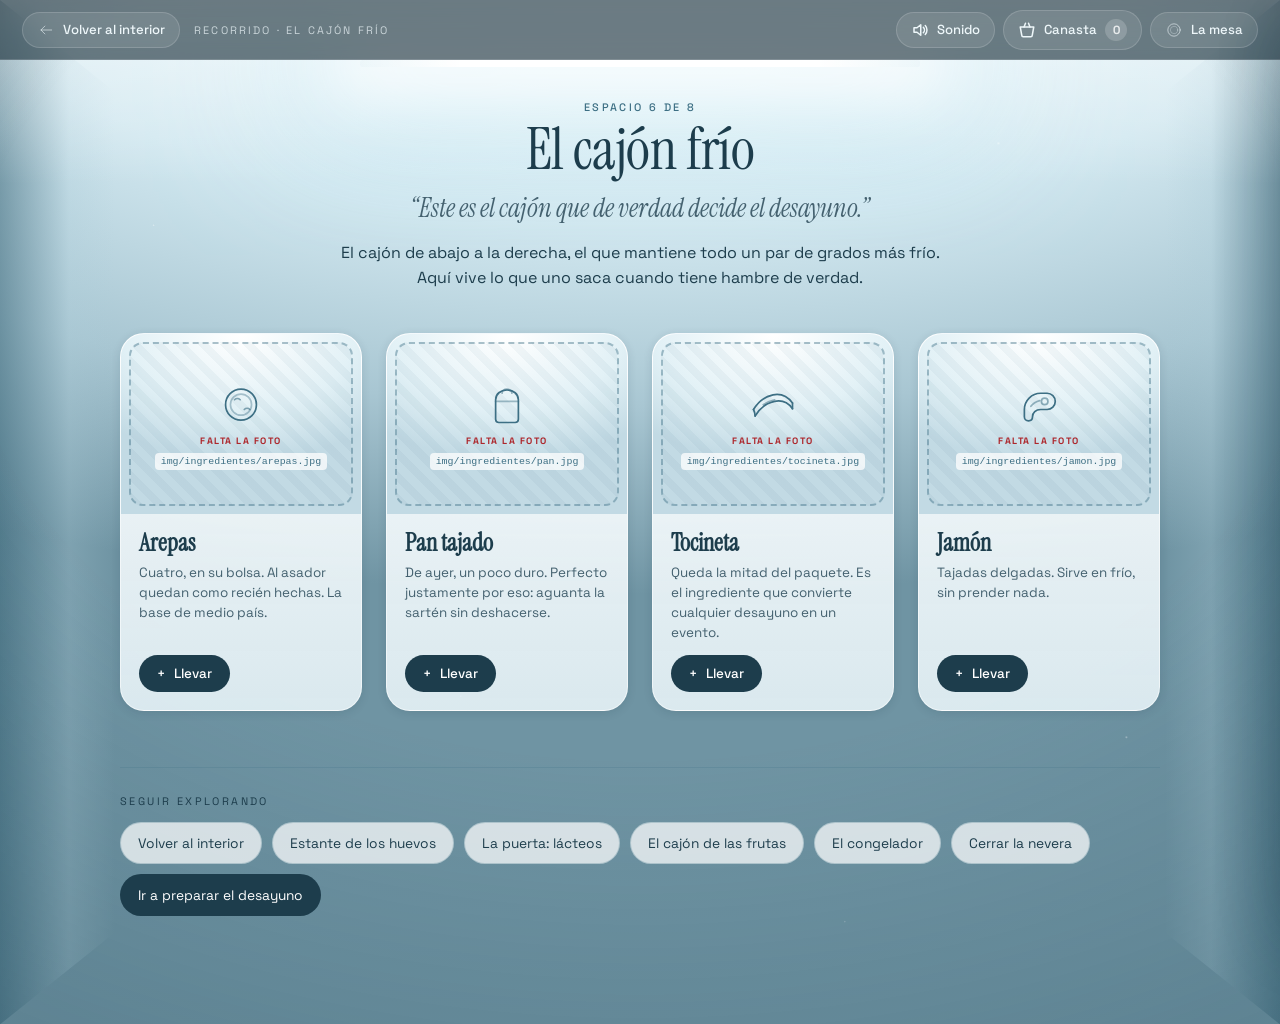
==== espacios/cajon.html @ da14d946 "index css y todo" ====
<!DOCTYPE html>
<html lang="es">
<head>
<meta charset="UTF-8">
<meta name="viewport" content="width=device-width, initial-scale=1">
<title>El cajón frío — ¿Qué hay en la nevera?</title>
<meta name="description" content="Espacio 6: el cajón frío de abajo, con la carne fría, las arepas y el pan.">
<meta name="theme-color" content="#ad262b">
<link rel="preconnect" href="https://fonts.googleapis.com">
<link rel="preconnect" href="https://fonts.gstatic.com" crossorigin>
<link href="https://fonts.googleapis.com/css2?family=Instrument+Serif:ital@0;1&family=Space+Grotesk:wght@400;500;700&display=swap" rel="stylesheet">
<link rel="stylesheet" href="../css/style.css">
<link rel="icon" href="data:image/svg+xml,<svg xmlns='http://www.w3.org/2000/svg' viewBox='0 0 64 64'><rect x='18' y='4' width='28' height='56' rx='5' fill='%23b3b8be'/><rect x='18' y='26' width='28' height='2' fill='%23474c53'/><rect x='24' y='12' width='3' height='9' rx='1.5' fill='%23474c53'/><rect x='24' y='34' width='3' height='11' rx='1.5' fill='%23474c53'/></svg>">
</head>

<body data-espacio="cajon">

<div class="velo" aria-hidden="true"></div>
<a class="saltar-al-contenido" href="#contenido">Saltar al contenido</a>

<!-- =====================================================================
     ESPACIO 6 — EL CAJÓN FRÍO
     ===================================================================== -->
<main class="escena" id="contenido">

  <span class="escena__luz" aria-hidden="true"></span>
  <span class="escena__pared escena__pared--izq" aria-hidden="true"></span>
  <span class="escena__pared escena__pared--der" aria-hidden="true"></span>
  <span class="escena__escarcha" aria-hidden="true"></span>

  <header class="encabezado">
    <p class="etiqueta aparece">Espacio 6 de 8</p>
    <h1 class="titulo titulo--l encabezado__titulo aparece" data-retraso="1">El cajón frío</h1>
    <p class="pensamiento aparece" data-retraso="2">“Este es el cajón que de verdad decide el desayuno.”</p>
    <p class="texto aparece" data-retraso="2" style="margin-top:14px;color:var(--frio-60)">El cajón de abajo a la derecha, el que mantiene todo un par de grados más frío. Aquí vive lo que uno saca cuando tiene hambre de verdad.</p>
  </header>

  <noscript>
    <p class="aviso-sin-js">
      Tienes JavaScript desactivado: puedes leer y recorrer todos los espacios,
      pero no se podrán guardar los ingredientes en la canasta.
    </p>
  </noscript>

  <section class="rejilla aparece" data-retraso="3" aria-label="Ingredientes de este espacio">

        <article class="tarjeta" data-ingrediente="arepas" data-tomado="no">
          <div class="tarjeta__medio">
            <img class="tarjeta__foto"
                 src="../img/ingredientes/arepas.jpg"
                 data-icono="arepas"
                 alt="Arepas"
                 loading="lazy" width="400" height="300">
          </div>
          <div class="tarjeta__cuerpo">
            <h3 class="tarjeta__nombre">Arepas</h3>
            <p class="tarjeta__dato">Cuatro, en su bolsa. Al asador quedan como recién hechas. La base de medio país.</p>
            <button class="tarjeta__tomar" type="button" aria-pressed="false">
              <span class="mas">+</span><span class="texto-tomar">Llevar</span>
            </button>
          </div>
        </article>

        <article class="tarjeta" data-ingrediente="pan" data-tomado="no">
          <div class="tarjeta__medio">
            <img class="tarjeta__foto"
                 src="../img/ingredientes/pan.jpg"
                 data-icono="pan"
                 alt="Pan tajado"
                 loading="lazy" width="400" height="300">
          </div>
          <div class="tarjeta__cuerpo">
            <h3 class="tarjeta__nombre">Pan tajado</h3>
            <p class="tarjeta__dato">De ayer, un poco duro. Perfecto justamente por eso: aguanta la sartén sin deshacerse.</p>
            <button class="tarjeta__tomar" type="button" aria-pressed="false">
              <span class="mas">+</span><span class="texto-tomar">Llevar</span>
            </button>
          </div>
        </article>

        <article class="tarjeta" data-ingrediente="tocineta" data-tomado="no">
          <div class="tarjeta__medio">
            <img class="tarjeta__foto"
                 src="../img/ingredientes/tocineta.jpg"
                 data-icono="tocineta"
                 alt="Tocineta"
                 loading="lazy" width="400" height="300">
          </div>
          <div class="tarjeta__cuerpo">
            <h3 class="tarjeta__nombre">Tocineta</h3>
            <p class="tarjeta__dato">Queda la mitad del paquete. Es el ingrediente que convierte cualquier desayuno en un evento.</p>
            <button class="tarjeta__tomar" type="button" aria-pressed="false">
              <span class="mas">+</span><span class="texto-tomar">Llevar</span>
            </button>
          </div>
        </article>

        <article class="tarjeta" data-ingrediente="jamon" data-tomado="no">
          <div class="tarjeta__medio">
            <img class="tarjeta__foto"
                 src="../img/ingredientes/jamon.jpg"
                 data-icono="jamon"
                 alt="Jamón"
                 loading="lazy" width="400" height="300">
          </div>
          <div class="tarjeta__cuerpo">
            <h3 class="tarjeta__nombre">Jamón</h3>
            <p class="tarjeta__dato">Tajadas delgadas. Sirve en frío, sin prender nada.</p>
            <button class="tarjeta__tomar" type="button" aria-pressed="false">
              <span class="mas">+</span><span class="texto-tomar">Llevar</span>
            </button>
          </div>
        </article>

  </section>

  <nav class="caminos aparece" data-retraso="4" aria-label="Caminos desde este espacio">
    <p class="caminos__titulo">Seguir explorando</p>
    <ul class="caminos__lista">
      <li><a class="enlace-camino" href="interior.html" data-sonido="paso">Volver al interior</a></li>
      <li><a class="enlace-camino" href="huevos.html" data-sonido="paso">Estante de los huevos</a></li>
      <li><a class="enlace-camino" href="lacteos.html" data-sonido="paso">La puerta: lácteos</a></li>
      <li><a class="enlace-camino" href="frutas.html" data-sonido="paso">El cajón de las frutas</a></li>
      <li><a class="enlace-camino" href="congelador.html" data-sonido="abrir">El congelador</a></li>
      <li><a class="enlace-camino" href="../index.html" data-sonido="cerrar">Cerrar la nevera</a></li>
      <li><a class="enlace-camino enlace-camino--fuerte" href="desayuno.html" data-sonido="paso">Ir a preparar el desayuno</a></li>
    </ul>
  </nav>

</main>

<script src="../js/iconos.js"></script>
<script src="../js/audio.js"></script>
<script src="../js/script.js"></script>
</body>
</html>
---- css/style.css ----
/* =========================================================================
   RECORRIDO VIRTUAL — "¿Qué hay en la nevera?"
   Taller Multimedia 1 · Entrega 3
   -------------------------------------------------------------------------
   Hoja de estilos única. Organizada en bloques:
     00. Variables y reset
     01. Tipografía y utilidades
     02. Transición entre páginas
     03. HUD superior (barra fija)
     04. Panel de inventario
     05. Avisos flotantes (toasts)
     06. Escena: cocina + nevera cerrada (index)
     07. Escena: interior de la nevera
     08. Hotspots
     09. Tarjetas de ingrediente
     10. Navegación inferior
     11. Pantalla de la mesa (desayuno)
     12. Responsive
     13. Accesibilidad / movimiento reducido
   ========================================================================= */

/* ========================= 00. VARIABLES Y RESET ======================== */

:root {
  /* Acero cepillado — tomado de la foto de la nevera */
  --acero-00: #f1f3f4;
  --acero-10: #d6d9dd;
  --acero-20: #b3b8be;
  --acero-30: #8d939b;
  --acero-40: #6a7078;
  --acero-50: #474c53;
  --acero-60: #2b2f35;

  /* Rojo del mueble superior de la cocina */
  --rojo: #ad262b;
  --rojo-vivo: #d8403c;
  --rojo-oscuro: #7d1a1f;

  /* Luz fría del interior de la nevera */
  --frio-00: #ffffff;
  --frio-10: #eaf5f9;
  --frio-20: #cfe6ef;
  --frio-30: #a6cddb;
  --frio-40: #6fa6ba;
  --frio-50: #3d6f84;
  --frio-60: #1d3d4c;

  /* Cocina */
  --pared: #ece7e2;
  --pared-sombra: #d6cfc8;
  --piso: #e4e2de;

  --tinta: #14212a;
  --tinta-suave: #44616f;

  --radio-s: 6px;
  --radio-m: 14px;
  --radio-l: 24px;

  --sombra-baja: 0 2px 10px rgba(20, 45, 60, .12);
  --sombra-media: 0 12px 34px rgba(20, 45, 60, .20);
  --sombra-alta: 0 28px 70px rgba(12, 30, 42, .32);

  --ui: "Space Grotesk", "Helvetica Neue", Arial, sans-serif;
  --display: "Instrument Serif", Georgia, "Times New Roman", serif;

  --borde-vidrio: 1px solid rgba(255, 255, 255, .55);
  --vidrio: rgba(255, 255, 255, .42);

  --t-rapida: 180ms cubic-bezier(.22, .61, .36, 1);
  --t-media: 420ms cubic-bezier(.22, .61, .36, 1);
  --t-lenta: 900ms cubic-bezier(.65, .02, .25, 1);

  --hud-alto: 60px;
}

*,
*::before,
*::after { box-sizing: border-box; }

html, body {
  margin: 0;
  padding: 0;
  min-height: 100%;
}

html { scroll-behavior: smooth; }

body {
  font-family: var(--ui);
  color: var(--tinta);
  background: var(--frio-60);
  -webkit-font-smoothing: antialiased;
  text-rendering: optimizeLegibility;
  overflow-x: hidden;
}

img { max-width: 100%; display: block; }

a { color: inherit; }

button {
  font: inherit;
  color: inherit;
  border: 0;
  background: none;
  cursor: pointer;
}

:focus-visible {
  outline: 3px solid var(--rojo-vivo);
  outline-offset: 3px;
  border-radius: 4px;
}

/* ===================== 01. TIPOGRAFÍA Y UTILIDADES ===================== */

.titulo {
  font-family: var(--display);
  font-weight: 400;
  line-height: .98;
  letter-spacing: -.01em;
  margin: 0;
}

.titulo--xl  { font-size: clamp(2.6rem, 8vw, 5.6rem); }
.titulo--l   { font-size: clamp(2rem, 5.6vw, 3.6rem); }
.titulo--m   { font-size: clamp(1.5rem, 3.6vw, 2.3rem); }

.pensamiento {
  font-family: var(--display);
  font-style: italic;
  font-size: clamp(1.1rem, 2.6vw, 1.6rem);
  line-height: 1.35;
  color: var(--tinta-suave);
  margin: 0;
}

.etiqueta {
  font-size: .68rem;
  letter-spacing: .22em;
  text-transform: uppercase;
  font-weight: 500;
  opacity: .62;
  margin: 0;
}

.texto { font-size: 1rem; line-height: 1.55; margin: 0; }
.texto--pequeno { font-size: .86rem; line-height: 1.5; }

.solo-lectores {
  position: absolute !important;
  width: 1px; height: 1px;
  padding: 0; margin: -1px;
  overflow: hidden;
  clip: rect(0 0 0 0);
  white-space: nowrap;
  border: 0;
}

.saltar-al-contenido {
  position: fixed;
  top: -200px; left: 12px;
  z-index: 999;
  background: var(--rojo);
  color: #fff;
  padding: 10px 16px;
  border-radius: var(--radio-s);
  transition: top var(--t-rapida);
}
.saltar-al-contenido:focus { top: 12px; }

/* ===================== 02. TRANSICIÓN ENTRE PÁGINAS ==================== */

.velo {
  position: fixed;
  inset: 0;
  z-index: 400;
  pointer-events: none;
  background: radial-gradient(120% 90% at 50% 40%, var(--frio-00) 0%, var(--frio-20) 45%, var(--frio-50) 100%);
  opacity: 1;
  transition: opacity 520ms ease;
}
body.cargado .velo { opacity: 0; }
body.saliendo .velo { opacity: 1; pointer-events: all; transition: opacity 320ms ease; }

/* Entrada escalonada de los bloques de contenido */
.aparece {
  opacity: 0;
  transform: translateY(16px);
  transition: opacity 620ms ease, transform 620ms cubic-bezier(.22, .61, .36, 1);
}
body.cargado .aparece { opacity: 1; transform: none; }
body.cargado .aparece[data-retraso="1"] { transition-delay: 120ms; }
body.cargado .aparece[data-retraso="2"] { transition-delay: 240ms; }
body.cargado .aparece[data-retraso="3"] { transition-delay: 360ms; }
body.cargado .aparece[data-retraso="4"] { transition-delay: 480ms; }

/* ====================== 03. HUD SUPERIOR (BARRA FIJA) ================== */

.hud {
  position: fixed;
  top: 0; left: 0; right: 0;
  height: var(--hud-alto);
  z-index: 300;
  display: flex;
  align-items: center;
  gap: 10px;
  padding: 0 clamp(10px, 2.5vw, 22px);
  background: rgba(12, 32, 42, .58);
  backdrop-filter: blur(14px) saturate(1.3);
  -webkit-backdrop-filter: blur(14px) saturate(1.3);
  border-bottom: 1px solid rgba(255, 255, 255, .14);
  color: #eef7fa;
}

.hud__volver,
.hud__boton {
  display: inline-flex;
  align-items: center;
  gap: 8px;
  padding: 8px 14px;
  border-radius: 999px;
  font-size: .82rem;
  font-weight: 500;
  text-decoration: none;
  background: rgba(255, 255, 255, .09);
  border: 1px solid rgba(255, 255, 255, .16);
  transition: background var(--t-rapida), transform var(--t-rapida), border-color var(--t-rapida);
  white-space: nowrap;
}
.hud__volver:hover,
.hud__boton:hover {
  background: rgba(255, 255, 255, .2);
  border-color: rgba(255, 255, 255, .35);
  transform: translateY(-1px);
}

.hud__volver svg,
.hud__boton svg {
  width: 18px;
  height: 18px;
  flex: 0 0 auto;
}

.hud__ruta {
  font-size: .68rem;
  letter-spacing: .2em;
  text-transform: uppercase;
  opacity: .72;
  margin-left: 4px;
  overflow: hidden;
  text-overflow: ellipsis;
  white-space: nowrap;
}

.hud__derecha {
  margin-left: auto;
  display: flex;
  align-items: center;
  gap: 8px;
}

.hud__contador {
  display: inline-grid;
  place-items: center;
  min-width: 22px;
  height: 22px;
  padding: 0 7px;
  border-radius: 999px;
  background: var(--rojo-vivo);
  color: #fff;
  font-size: .74rem;
  font-weight: 700;
  font-variant-numeric: tabular-nums;
}
.hud__contador[data-vacio="si"] { background: rgba(255, 255, 255, .18); color: rgba(255,255,255,.8); }

.hud__sonido .onda { transition: opacity var(--t-rapida); }
body.sin-sonido .hud__sonido .onda { opacity: .18; }
body.sin-sonido .hud__sonido .tachado { opacity: 1; }
.hud__sonido .tachado { opacity: 0; transition: opacity var(--t-rapida); }

/* ======================= 04. PANEL DE INVENTARIO ======================= */

.inventario {
  position: fixed;
  top: 0; right: 0;
  z-index: 350;
  width: min(380px, 92vw);
  height: 100dvh;
  padding: calc(var(--hud-alto) + 18px) 22px 24px;
  background: linear-gradient(180deg, #f7fcfd 0%, #e3eff4 100%);
  box-shadow: var(--sombra-alta);
  transform: translateX(104%);
  transition: transform var(--t-media);
  display: flex;
  flex-direction: column;
  gap: 14px;
  overflow-y: auto;
}
body.inventario-abierto .inventario { transform: none; }

.inventario__cerrar {
  position: absolute;
  top: calc(var(--hud-alto) + 14px);
  right: 18px;
  width: 34px; height: 34px;
  border-radius: 50%;
  display: grid;
  place-items: center;
  background: rgba(20, 60, 78, .08);
}
.inventario__cerrar:hover { background: rgba(20, 60, 78, .18); }

.inventario__lista {
  list-style: none;
  margin: 0; padding: 0;
  display: flex;
  flex-direction: column;
  gap: 8px;
}

.inventario__item {
  display: flex;
  align-items: center;
  gap: 12px;
  padding: 9px 10px;
  border-radius: var(--radio-m);
  background: #fff;
  border: 1px solid rgba(60, 110, 130, .14);
  box-shadow: var(--sombra-baja);
}
.inventario__item svg { width: 30px; height: 30px; flex: 0 0 auto; color: var(--frio-50); }
.inventario__item b { font-weight: 500; font-size: .92rem; }
.inventario__item small { display: block; font-size: .72rem; opacity: .6; }
.inventario__quitar {
  margin-left: auto;
  font-size: .72rem;
  color: var(--rojo);
  text-decoration: underline;
  text-underline-offset: 3px;
}

.inventario__vacio {
  padding: 18px;
  border-radius: var(--radio-m);
  border: 1px dashed rgba(60, 110, 130, .35);
  color: var(--tinta-suave);
  font-size: .9rem;
  line-height: 1.5;
}

/* ===================== 05. AVISOS FLOTANTES (TOASTS) =================== */

.avisos {
  position: fixed;
  left: 50%;
  bottom: 26px;
  transform: translateX(-50%);
  z-index: 380;
  display: flex;
  flex-direction: column;
  gap: 8px;
  align-items: center;
  pointer-events: none;
  width: min(520px, 92vw);
}

.aviso {
  padding: 11px 18px;
  border-radius: 999px;
  background: rgba(14, 36, 46, .92);
  color: #eaf6fa;
  font-size: .86rem;
  box-shadow: var(--sombra-media);
  backdrop-filter: blur(8px);
  animation: aviso-entra 320ms cubic-bezier(.22,.61,.36,1);
  text-align: center;
}
.aviso--rojo { background: var(--rojo); }
.aviso.saliendo { animation: aviso-sale 300ms forwards; }

@keyframes aviso-entra {
  from { opacity: 0; transform: translateY(14px) scale(.96); }
  to   { opacity: 1; transform: none; }
}
@keyframes aviso-sale {
  to { opacity: 0; transform: translateY(10px) scale(.97); }
}

/* ============= 06. ESCENA: COCINA + NEVERA CERRADA (index) ============= */

.cocina {
  position: relative;
  min-height: 100dvh;
  padding: calc(var(--hud-alto) + 10px) 0 0;
  overflow: hidden;
  background:
    radial-gradient(90% 60% at 18% 8%, rgba(255, 252, 245, .95) 0%, rgba(236, 231, 226, 0) 60%),
    linear-gradient(170deg, var(--pared) 0%, var(--pared) 62%, var(--pared-sombra) 100%);
  display: grid;
  grid-template-columns: 1.05fr .95fr;
  align-items: center;
  gap: clamp(10px, 3vw, 50px);
}

/* Mueble rojo superior (está en la foto, justo encima de la nevera) */
.mueble-rojo {
  width: 112%;
  margin-left: 4%;
  height: clamp(42px, 6.5vh, 84px);
  background: linear-gradient(177deg, var(--rojo-vivo) 0%, var(--rojo) 42%, var(--rojo-oscuro) 100%);
  box-shadow: 0 14px 30px rgba(90, 15, 20, .3), inset 0 -3px 0 rgba(0, 0, 0, .22);
  border-radius: 3px 3px 2px 2px;
  position: relative;
  flex: 0 0 auto;
}
.mueble-rojo::after {
  content: "";
  position: absolute;
  inset: 0;
  border-radius: inherit;
  background: linear-gradient(100deg, rgba(255,255,255,.3) 0%, rgba(255,255,255,0) 28%, rgba(255,255,255,.14) 54%, rgba(255,255,255,0) 70%);
}

/* Piso de baldosa claro */
.cocina__piso {
  position: absolute;
  left: 0; right: 0; bottom: 0;
  height: 12%;
  opacity: .9;
  background:
    linear-gradient(180deg, rgba(0,0,0,.08) 0%, rgba(0,0,0,0) 22%),
    repeating-linear-gradient(90deg, rgba(0,0,0,.028) 0 1px, rgba(0,0,0,0) 1px 86px),
    linear-gradient(180deg, #ded9d3 0%, var(--piso) 100%);
}

/* --- Texto introductorio --- */
.intro {
  position: relative;
  z-index: 3;
  padding: clamp(16px, 3vw, 40px);
  padding-left: clamp(20px, 5vw, 76px);
  max-width: 44ch;
}
.intro .etiqueta { color: var(--rojo); opacity: 1; }
.intro__titulo { margin: 10px 0 16px; color: var(--tinta); }
.intro__parrafos { display: flex; flex-direction: column; gap: 12px; margin-bottom: 26px; }

.boton-principal {
  display: inline-flex;
  align-items: center;
  gap: 12px;
  padding: 15px 26px;
  border-radius: 999px;
  background: var(--tinta);
  color: #fff;
  font-weight: 500;
  font-size: 1rem;
  text-decoration: none;
  box-shadow: var(--sombra-media);
  transition: transform var(--t-rapida), box-shadow var(--t-rapida), background var(--t-rapida);
}
.boton-principal:hover {
  transform: translateY(-2px);
  background: var(--rojo);
  box-shadow: 0 16px 36px rgba(173, 38, 43, .36);
}
.boton-principal .flecha { transition: transform var(--t-rapida); }
.boton-principal:hover .flecha { transform: translateX(5px); }

.pista {
  margin-top: 18px;
  font-size: .78rem;
  color: var(--tinta-suave);
  line-height: 1.6;
}
.pista a { color: var(--rojo); text-underline-offset: 3px; }

/* --- La nevera dibujada con CSS (réplica de la foto) --- */
.nevera-marco {
  position: relative;
  z-index: 2;
  display: grid;
  place-items: center;
  padding: clamp(14px, 3vh, 40px) 0 clamp(22px, 4vh, 54px);
  perspective: 1600px;
}

.nevera-conjunto {
  display: flex;
  flex-direction: column;
  align-items: center;
  /* El ancho sale del alto disponible, para que la nevera nunca se corte.
     0.543 es la proporción exacta de la foto recortada (310 / 571). */
  width: min(420px, 82%, calc((100dvh - 300px) * 0.543));
  transform-style: preserve-3d;
}

.nevera {
  position: relative;
  width: 100%;
  margin-top: clamp(6px, 1vh, 14px);
  aspect-ratio: 310 / 571;   /* proporción exacta del recorte de img/nevera-cerrada.jpg */
  transform-style: preserve-3d;
  filter: drop-shadow(0 34px 44px rgba(40, 30, 25, .34));
}

/* Hueco oscuro que se ve cuando las puertas se abren */
.nevera__hueco {
  position: absolute;
  inset: 0;
  border-radius: 10px 10px 6px 6px;
  background:
    radial-gradient(90% 70% at 50% 25%, #ffffff 0%, #dff0f6 32%, #9dc0cd 66%, #3f6475 100%);
  box-shadow: inset 0 0 70px rgba(10, 40, 55, .55);
  opacity: 0;
  transition: opacity 500ms ease 240ms;
}
body.abriendo .nevera__hueco { opacity: 1; }

/* Cuerpo / puertas en acero cepillado */
.acero {
  background-image:
    repeating-linear-gradient(90deg, rgba(255,255,255,.085) 0 1px, rgba(0,0,0,.038) 1px 3px),
    linear-gradient(97deg,
      #878d95 0%, #c9cdd1 11%, #9ba1a8 23%, #bcc1c6 36%,
      #878d95 50%, #b4b9bf 64%, #8f959d 78%, #c2c6cb 90%, #7c828a 100%);
  background-blend-mode: overlay, normal;
}
.acero::after {
  content: "";
  position: absolute;
  inset: 0;
  pointer-events: none;
  background:
    radial-gradient(42% 30% at 72% 22%, rgba(255,255,255,.3), rgba(255,255,255,0) 70%),
    radial-gradient(30% 22% at 24% 64%, rgba(0,0,0,.09), rgba(0,0,0,0) 70%),
    radial-gradient(18% 10% at 56% 46%, rgba(0,0,0,.07), rgba(0,0,0,0) 70%);
  mix-blend-mode: soft-light;
}

.nevera__puerta {
  position: absolute;
  top: 0; bottom: 0;
  border-radius: 8px;
  transition: transform var(--t-lenta), box-shadow var(--t-lenta);
  backface-visibility: hidden;
  box-shadow: inset 0 2px 0 rgba(255,255,255,.5), inset 0 -2px 0 rgba(0,0,0,.2);
}
.nevera__puerta--izq {          /* congelador: la puerta angosta */
  left: 0;
  width: 40.3%;
  transform-origin: left center;
}
.nevera__puerta--der {          /* refrigerador: la puerta ancha */
  right: 0;
  width: 59.7%;
  transform-origin: right center;
}
body.abriendo .nevera__puerta--izq { transform: rotateY(-72deg); }
body.abriendo .nevera__puerta--der { transform: rotateY(68deg); }
body.abriendo-derecha .nevera__puerta--der { transform: rotateY(74deg); }
body.abriendo-izquierda .nevera__puerta--izq { transform: rotateY(-78deg); }

/* Manijas verticales largas, pegadas al centro */
.manija {
  position: absolute;
  top: 10%;
  height: 61%;
  width: 11px;
  border-radius: 999px;
  background: linear-gradient(90deg, #6d737b 0%, #c9ced3 26%, #f4f6f7 44%, #b0b6bc 62%, #6a7079 100%);
  box-shadow: 0 3px 9px rgba(0,0,0,.34), inset 0 1px 0 rgba(255,255,255,.7);
}
.manija::before,
.manija::after {
  content: "";
  position: absolute;
  left: -4px;
  width: 19px; height: 9px;
  border-radius: 3px;
  background: linear-gradient(180deg, #b7bcc2, #767c84);
  box-shadow: 0 2px 5px rgba(0,0,0,.3);
}
.manija::before { top: -3px; }
.manija::after  { bottom: -3px; }
.manija--izq { right: 6%; }
.manija--der { left: 3%; }

/* Dispensador de agua y hielo (puerta izquierda, como en la foto) */
.dispensador {
  position: absolute;
  top: 30.3%;            /* medido sobre la foto real */
  left: 20.8%;
  width: 53.6%;
  height: 20.7%;
  border-radius: 7px;
  background: linear-gradient(180deg, #6d737b 0%, #4a5058 22%, #30353b 100%);
  box-shadow: inset 0 3px 9px rgba(0,0,0,.6), 0 1px 0 rgba(255,255,255,.4);
  padding: 7%;
  display: flex;
  flex-direction: column;
  gap: 6%;
  transition: box-shadow var(--t-rapida);
}
.dispensador:hover { box-shadow: inset 0 3px 9px rgba(0,0,0,.6), 0 0 0 3px rgba(216,64,60,.55); }
.dispensador__pantalla {
  height: 22%;
  border-radius: 3px;
  background: linear-gradient(180deg, #1d2a30, #0c1418);
  box-shadow: inset 0 0 8px rgba(0,0,0,.9);
  display: grid;
  place-items: center;
  font-family: var(--ui);
  font-size: clamp(.42rem, 1.1vw, .6rem);
  letter-spacing: .18em;
  color: #7fe3c6;
  text-shadow: 0 0 7px rgba(127, 227, 198, .8);
}
.dispensador__hueco {
  flex: 1;
  border-radius: 4px;
  background: radial-gradient(70% 90% at 50% 10%, #11161a 0%, #05080a 100%);
  box-shadow: inset 0 6px 16px rgba(0,0,0,.95);
  position: relative;
}
.dispensador__hueco::after {
  content: "";
  position: absolute;
  top: 8%; left: 50%;
  transform: translateX(-50%);
  width: 14%; height: 16%;
  border-radius: 0 0 50% 50%;
  background: linear-gradient(180deg, #8f959c, #555b62);
}

/* Logo neutro (NO es una marca real, es una placa genérica) */
.nevera__placa {
  position: absolute;
  top: 3.5%;
  right: 9%;
  width: 34px; height: 13px;
  border-radius: 999px;
  background: linear-gradient(180deg, rgba(255,255,255,.5), rgba(255,255,255,.08));
  border: 1px solid rgba(255,255,255,.35);
  opacity: .5;
}

/* Patas */
.nevera__patas {
  position: absolute;
  left: 4%; right: 4%;
  bottom: -11px;
  height: 11px;
  display: flex;
  justify-content: space-between;
}
.nevera.con-foto .nevera__patas { display: none; }
.nevera__patas i {
  width: 22px; height: 11px;
  background: linear-gradient(180deg, #5d636b, #2c3137);
  border-radius: 0 0 4px 4px;
}

/* La foto real del usuario se superpone encima si existe */
.nevera__foto {
  position: absolute;
  inset: 0;
  width: 100%; height: 100%;
  object-fit: cover;
  border-radius: 8px;
  z-index: 4;
  transition: opacity var(--t-lenta);
}
.nevera__foto[hidden] { display: none; }
body.abriendo .nevera__foto { opacity: 0; }

/* ================ 07. ESCENA: INTERIOR DE LA NEVERA ==================== */

.escena {
  position: relative;
  min-height: 100dvh;
  padding: calc(var(--hud-alto) + clamp(18px, 4vw, 40px)) clamp(14px, 4vw, 48px) clamp(90px, 12vh, 130px);
  overflow: hidden;
  isolation: isolate;
}

/* Fondo: luz fría cayendo desde arriba, como una nevera abierta */
.escena::before {
  content: "";
  position: absolute;
  inset: 0;
  z-index: -2;
  background:
    radial-gradient(120% 70% at 50% -12%, #ffffff 0%, #f0fafd 20%, #d2e8f0 48%, #a8c6d2 74%, #6f94a3 100%);
}
/* Vignette + "frío" en los bordes */
.escena::after {
  content: "";
  position: absolute;
  inset: 0;
  z-index: -1;
  pointer-events: none;
  background:
    radial-gradient(130% 110% at 50% 30%, rgba(255,255,255,0) 40%, rgba(22, 60, 78, .34) 100%),
    linear-gradient(180deg, rgba(255,255,255,.5) 0%, rgba(255,255,255,0) 18%);
}

/* Paredes laterales del cuerpo de la nevera, en perspectiva */
.escena__pared {
  position: absolute;
  top: 0; bottom: 0;
  width: clamp(40px, 9vw, 130px);
  z-index: -1;
  pointer-events: none;
}
.escena__pared--izq {
  left: 0;
  background: linear-gradient(90deg, rgba(60,104,122,.55) 0%, rgba(173,205,217,.25) 60%, rgba(255,255,255,0) 100%);
  clip-path: polygon(0 0, 100% 9%, 100% 91%, 0 100%);
}
.escena__pared--der {
  right: 0;
  background: linear-gradient(270deg, rgba(60,104,122,.55) 0%, rgba(173,205,217,.25) 60%, rgba(255,255,255,0) 100%);
  clip-path: polygon(100% 0, 0 9%, 0 91%, 100% 100%);
}

/* Luz LED superior */
.escena__luz {
  position: absolute;
  top: var(--hud-alto); left: 50%;
  transform: translateX(-50%);
  width: min(62%, 560px);
  height: 7px;
  border-radius: 999px;
  background: linear-gradient(90deg, rgba(255,255,255,0), #ffffff 18%, #ffffff 82%, rgba(255,255,255,0));
  box-shadow: 0 0 60px 26px rgba(255, 255, 255, .85), 0 0 140px 60px rgba(190, 232, 245, .6);
  z-index: -1;
  animation: parpadeo-led 7s ease-in-out infinite;
}
@keyframes parpadeo-led {
  0%, 92%, 100% { opacity: 1; }
  93%  { opacity: .55; }
  95%  { opacity: 1; }
  96.5%{ opacity: .7; }
}

/* Condensación / escarcha sutil */
.escena__escarcha {
  position: absolute;
  inset: 0;
  z-index: -1;
  pointer-events: none;
  opacity: .5;
  background-image:
    radial-gradient(2px 2px at 12% 22%, rgba(255,255,255,.9), transparent 60%),
    radial-gradient(3px 3px at 78% 14%, rgba(255,255,255,.75), transparent 60%),
    radial-gradient(2px 2px at 36% 68%, rgba(255,255,255,.7), transparent 60%),
    radial-gradient(2.5px 2.5px at 88% 72%, rgba(255,255,255,.8), transparent 60%),
    radial-gradient(2px 2px at 58% 40%, rgba(255,255,255,.6), transparent 60%),
    radial-gradient(1.5px 1.5px at 24% 86%, rgba(255,255,255,.7), transparent 60%),
    radial-gradient(2px 2px at 66% 90%, rgba(255,255,255,.55), transparent 60%);
}

/* Encabezado del espacio */
.encabezado {
  max-width: 62ch;
  margin: 0 auto clamp(20px, 4vw, 42px);
  text-align: center;
}
.encabezado .etiqueta { color: var(--frio-50); }
.encabezado__titulo { margin: 8px 0 14px; color: var(--frio-60); }

/* --- El "mueble" de estantes del interior general --- */
.nevera-interior {
  position: relative;
  width: min(940px, 100%, calc((100dvh - 330px) * 1.47));
  margin: 0 auto;
  border-radius: 18px;
  border: var(--borde-vidrio);
  box-shadow: var(--sombra-alta), inset 0 0 90px rgba(255,255,255,.7);
  overflow: hidden;
  line-height: 0;
}
.interior-svg {
  display: block;
  width: 100%;
  height: auto;
}

/* Estantes de vidrio */
.estante {
  position: absolute;
  left: 7%;
  right: 23%;
  height: 7px;
  border-radius: 4px;
  background: linear-gradient(180deg, rgba(255,255,255,.95), rgba(176,214,228,.55));
  box-shadow: 0 10px 26px rgba(22, 62, 80, .22), 0 1px 0 rgba(255,255,255,.95);
}
.estante--1 { top: 27%; }
.estante--2 { top: 48%; }
.estante--3 { top: 68%; }

/* Compartimentos de la puerta (columna derecha) */
.puerta-estantes {
  position: absolute;
  top: 6%;
  right: 3.5%;
  bottom: 6%;
  width: 17%;
  border-radius: 10px;
  background: linear-gradient(180deg, rgba(255,255,255,.5), rgba(160,197,211,.35));
  border: var(--borde-vidrio);
  display: flex;
  flex-direction: column;
  gap: 9%;
  padding: 8% 6%;
}
.puerta-estantes i {
  flex: 1;
  border-radius: 5px;
  background: linear-gradient(180deg, rgba(255,255,255,.75), rgba(190,222,233,.4));
  box-shadow: inset 0 2px 5px rgba(255,255,255,.9), 0 4px 10px rgba(22,62,80,.14);
}

/* Cajones inferiores */
.cajones {
  position: absolute;
  left: 7%;
  right: 23%;
  bottom: 4%;
  height: 22%;
  display: flex;
  gap: 2.5%;
}
.cajon-visual {
  flex: 1;
  border-radius: 9px;
  background: linear-gradient(180deg, rgba(255,255,255,.62), rgba(150,192,208,.45));
  border: var(--borde-vidrio);
  box-shadow: inset 0 3px 10px rgba(255,255,255,.8), 0 8px 18px rgba(22,62,80,.18);
  position: relative;
}
.cajon-visual::after {
  content: "";
  position: absolute;
  top: 16%; left: 28%; right: 28%;
  height: 5px;
  border-radius: 999px;
  background: rgba(255,255,255,.85);
  box-shadow: 0 1px 3px rgba(22,62,80,.3);
}

/* ============================ 08. HOTSPOTS ============================= */

.hotspot {
  position: absolute;
  z-index: 6;
  display: block;
  text-decoration: none;
  border-radius: 14px;
  transition: transform var(--t-rapida);
}
.hotspot:hover,
.hotspot:focus-visible { transform: scale(1.04); z-index: 9; }

/* Zona clicable con borde que aparece al pasar el mouse */
.hotspot__area {
  position: absolute;
  inset: 0;
  border-radius: 14px;
  border: 2px dashed rgba(255, 255, 255, 0);
  background: rgba(255, 255, 255, 0);
  transition: background var(--t-rapida), border-color var(--t-rapida), box-shadow var(--t-rapida);
}
.hotspot:hover .hotspot__area,
.hotspot:focus-visible .hotspot__area {
  background: rgba(255, 255, 255, .34);
  border-color: rgba(255, 255, 255, .95);
  box-shadow: 0 0 0 4px rgba(173, 38, 43, .18), 0 14px 34px rgba(20, 60, 78, .2);
}

/* Punto pulsante */
.hotspot__punto {
  position: absolute;
  top: 50%; left: 50%;
  transform: translate(-50%, -50%);
  width: 20px; height: 20px;
  border-radius: 50%;
  background: #fff;
  border: 3px solid var(--rojo);
  box-shadow: 0 4px 14px rgba(0,0,0,.28);
}
.hotspot__punto::after {
  content: "";
  position: absolute;
  inset: -9px;
  border-radius: 50%;
  border: 2px solid var(--rojo-vivo);
  animation: pulso 2.1s ease-out infinite;
}
@keyframes pulso {
  0%   { transform: scale(.65); opacity: .9; }
  70%  { transform: scale(1.55); opacity: 0; }
  100% { transform: scale(1.55); opacity: 0; }
}
.hotspot:nth-of-type(2) .hotspot__punto::after { animation-delay: .35s; }
.hotspot:nth-of-type(3) .hotspot__punto::after { animation-delay: .7s; }
.hotspot:nth-of-type(4) .hotspot__punto::after { animation-delay: 1.05s; }
.hotspot:nth-of-type(5) .hotspot__punto::after { animation-delay: 1.4s; }

/* Etiqueta del hotspot */
.hotspot__nombre {
  position: absolute;
  left: 50%;
  top: calc(50% + 22px);
  transform: translate(-50%, 6px);
  padding: 7px 14px;
  border-radius: 999px;
  background: rgba(14, 38, 48, .92);
  color: #f2fbfd;
  font-size: .78rem;
  font-weight: 500;
  white-space: nowrap;
  opacity: 0;
  pointer-events: none;
  transition: opacity var(--t-rapida), transform var(--t-rapida);
  box-shadow: var(--sombra-media);
}
.hotspot:hover .hotspot__nombre,
.hotspot:focus-visible .hotspot__nombre { opacity: 1; transform: translate(-50%, 0); }

/* Marca de "ya pasé por aquí" */
.hotspot[data-visitado="si"] .hotspot__punto {
  background: var(--rojo);
  border-color: #fff;
}
.hotspot[data-visitado="si"] .hotspot__punto::after { animation: none; opacity: 0; }

/* Posiciones de los hotspots sobre el interior */
.hs--huevos     { left: 18.0%; top: 21.0%; width: 35.0%; height: 17.0%; }
.hs--sobras     { left: 21.0%; top: 43.5%; width: 45.0%; height: 15.5%; }
.hs--frutas     { left: 14.6%; top: 69.7%; width: 30.0%; height: 25.9%; }
.hs--cajon      { left: 46.2%; top: 69.7%; width: 30.6%; height: 25.9%; }
.hs--lacteos    { left: 81.4%; top: 10.0%; width: 17.2%; height: 74.0%; }
.hs--congelador { left: 0;     top: 22.0%; width: 10.8%; height: 56.0%; }

/* Hotspots sobre la nevera cerrada del index */
.nevera .hotspot { border-radius: 8px; }
.hs--puerta-der { right: 0; top: 0;   width: 59.7%; height: 100%; z-index: 6; }
.hs--puerta-izq { left: 0;  top: 53%; width: 40.3%; height: 47%;  z-index: 6; }
.nevera .hotspot__area { border-radius: 8px; }
.nevera .hotspot:hover .hotspot__area {
  background: rgba(255,255,255,.18);
  border-color: rgba(255,255,255,.8);
}

/* ===================== 09. TARJETAS DE INGREDIENTE ===================== */

.rejilla {
  display: grid;
  grid-template-columns: repeat(auto-fit, minmax(210px, 1fr));
  gap: clamp(14px, 2.4vw, 24px);
  width: min(1040px, 100%);
  margin: 0 auto;
}

.tarjeta {
  position: relative;
  display: flex;
  flex-direction: column;
  border-radius: var(--radio-l);
  background: linear-gradient(180deg, rgba(255,255,255,.92) 0%, rgba(236,247,251,.86) 100%);
  border: var(--borde-vidrio);
  box-shadow: var(--sombra-baja);
  overflow: hidden;
  transition: transform var(--t-rapida), box-shadow var(--t-rapida), border-color var(--t-rapida);
}
.tarjeta:hover { transform: translateY(-5px); box-shadow: var(--sombra-media); }

.tarjeta__medio {
  position: relative;
  aspect-ratio: 4 / 3;
  background:
    radial-gradient(80% 70% at 50% 0%, #ffffff 0%, #e2f1f6 60%, #c2dae4 100%);
  display: grid;
  place-items: center;
  overflow: hidden;
}
.tarjeta__foto { width: 100%; height: 100%; object-fit: cover; }

/* Placeholder visible cuando la foto todavía no existe */
.marcador {
  position: absolute;
  inset: 8px;
  border-radius: var(--radio-m);
  border: 2px dashed rgba(61, 111, 132, .42);
  background:
    repeating-linear-gradient(45deg, rgba(61,111,132,.05) 0 8px, rgba(61,111,132,0) 8px 16px);
  display: flex;
  flex-direction: column;
  align-items: center;
  justify-content: center;
  gap: 6px;
  text-align: center;
  padding: 10px;
}
.marcador svg { width: clamp(52px, 22%, 76px); height: auto; aspect-ratio: 1; color: var(--frio-50); }
.marcador code {
  font-size: .62rem;
  font-family: ui-monospace, "SF Mono", Menlo, Consolas, monospace;
  color: var(--frio-50);
  background: rgba(255,255,255,.75);
  padding: 2px 6px;
  border-radius: 4px;
  word-break: break-all;
  line-height: 1.35;
}
.marcador b {
  font-size: .58rem;
  letter-spacing: .16em;
  text-transform: uppercase;
  color: var(--rojo);
  font-weight: 700;
}

.tarjeta__cuerpo {
  padding: 16px 18px 18px;
  display: flex;
  flex-direction: column;
  gap: 8px;
  flex: 1;
}
.tarjeta__nombre {
  font-family: var(--display);
  font-size: 1.5rem;
  line-height: 1.05;
  margin: 0;
  color: var(--frio-60);
}
.tarjeta__dato {
  font-size: .84rem;
  line-height: 1.5;
  color: var(--tinta-suave);
  margin: 0;
  flex: 1;
}

.tarjeta__tomar {
  margin-top: 4px;
  align-self: flex-start;
  display: inline-flex;
  align-items: center;
  gap: 9px;
  padding: 10px 18px;
  border-radius: 999px;
  background: var(--frio-60);
  color: #fff;
  font-size: .84rem;
  font-weight: 500;
  transition: background var(--t-rapida), transform var(--t-rapida);
}
.tarjeta__tomar:hover { transform: translateY(-1px); background: var(--rojo); }
.tarjeta__tomar .mas { transition: transform var(--t-rapida); display: inline-block; }

/* Estado: ingrediente ya tomado */
.tarjeta[data-tomado="si"] {
  border-color: var(--rojo);
  box-shadow: 0 0 0 2px rgba(173,38,43,.25), var(--sombra-media);
}
.tarjeta[data-tomado="si"] .tarjeta__tomar { background: var(--rojo); }
.tarjeta[data-tomado="si"] .tarjeta__tomar .mas { transform: rotate(45deg); }
.tarjeta[data-tomado="si"] .tarjeta__medio::after {
  content: "EN LA CANASTA";
  position: absolute;
  top: 10px; left: 10px;
  padding: 5px 11px;
  border-radius: 999px;
  background: var(--rojo);
  color: #fff;
  font-size: .58rem;
  letter-spacing: .14em;
  font-weight: 700;
  box-shadow: var(--sombra-baja);
}

/* ======================= 10. NAVEGACIÓN INFERIOR ======================= */

.caminos {
  width: min(1040px, 100%);
  margin: clamp(28px, 5vw, 56px) auto 0;
  padding-top: 26px;
  border-top: 1px solid rgba(61, 111, 132, .22);
}
.caminos__titulo {
  font-size: .68rem;
  letter-spacing: .22em;
  text-transform: uppercase;
  color: var(--frio-60);
  margin: 0 0 14px;
}
.caminos__lista {
  list-style: none;
  margin: 0; padding: 0;
  display: flex;
  flex-wrap: wrap;
  gap: 10px;
}
.enlace-camino {
  display: inline-flex;
  align-items: center;
  gap: 9px;
  padding: 11px 17px;
  border-radius: 999px;
  background: rgba(255,255,255,.72);
  border: 1px solid rgba(61,111,132,.26);
  font-size: .86rem;
  text-decoration: none;
  color: var(--frio-60);
  transition: background var(--t-rapida), transform var(--t-rapida), border-color var(--t-rapida);
}
.enlace-camino:hover {
  background: #fff;
  transform: translateY(-2px);
  border-color: var(--rojo);
  color: var(--rojo);
}
.enlace-camino svg { width: 20px; height: 20px; }
.enlace-camino--fuerte {
  background: var(--frio-60);
  color: #fff;
  border-color: transparent;
}
.enlace-camino--fuerte:hover { background: var(--rojo); color: #fff; }
.enlace-camino[aria-current="page"] { opacity: .45; pointer-events: none; }

/* ================= 11. PANTALLA DE LA MESA (DESAYUNO) ================== */

.mesa {
  position: relative;
  min-height: 100dvh;
  padding: calc(var(--hud-alto) + clamp(24px, 5vw, 56px)) clamp(14px, 4vw, 48px) 90px;
  background:
    radial-gradient(80% 60% at 50% -10%, rgba(255,250,240,.95), rgba(255,250,240,0) 60%),
    linear-gradient(170deg, #f6f1ea 0%, #e8ded2 60%, #d9cdbd 100%);
  color: var(--tinta);
  overflow: hidden;
}
.mesa::after {
  content: "";
  position: absolute;
  inset: 0;
  pointer-events: none;
  background: repeating-linear-gradient(91deg, rgba(120,90,60,.05) 0 2px, rgba(120,90,60,0) 2px 26px);
}
.mesa > * { position: relative; z-index: 2; }

.resultado {
  width: min(880px, 100%);
  margin: 0 auto;
  background: rgba(255,255,255,.76);
  border: 1px solid rgba(140,110,80,.2);
  border-radius: var(--radio-l);
  padding: clamp(22px, 4vw, 44px);
  box-shadow: var(--sombra-media);
  backdrop-filter: blur(6px);
}
.resultado .etiqueta { color: var(--rojo); opacity: 1; }
.resultado__plato {
  font-family: var(--display);
  font-size: clamp(2.2rem, 6vw, 4rem);
  line-height: 1;
  margin: 10px 0 14px;
}
.resultado__texto { font-size: 1.02rem; line-height: 1.6; color: #4a3f33; max-width: 58ch; }

.pasos {
  margin: 26px 0 0;
  padding: 0;
  list-style: none;
  counter-reset: paso;
  display: flex;
  flex-direction: column;
  gap: 10px;
}
.pasos li {
  counter-increment: paso;
  position: relative;
  padding-left: 42px;
  font-size: .95rem;
  line-height: 1.55;
  color: #4a3f33;
}
.pasos li::before {
  content: counter(paso);
  position: absolute;
  left: 0; top: -1px;
  width: 28px; height: 28px;
  border-radius: 50%;
  background: var(--rojo);
  color: #fff;
  display: grid;
  place-items: center;
  font-size: .78rem;
  font-weight: 700;
  font-family: var(--ui);
}

.canasta {
  width: min(880px, 100%);
  margin: clamp(26px, 4vw, 44px) auto 0;
}
.canasta__titulo { color: #5b4a39; margin: 0 0 16px; }
.canasta__rejilla {
  display: grid;
  grid-template-columns: repeat(auto-fill, minmax(118px, 1fr));
  gap: 12px;
}
.canasta__item {
  background: rgba(255,255,255,.82);
  border: 1px solid rgba(140,110,80,.22);
  border-radius: var(--radio-m);
  padding: 14px 10px;
  text-align: center;
  display: flex;
  flex-direction: column;
  align-items: center;
  gap: 8px;
  box-shadow: var(--sombra-baja);
}
.canasta__item svg { width: 40px; height: 40px; color: var(--rojo); }
.canasta__item span { font-size: .78rem; line-height: 1.3; color: #4a3f33; }

.alternativas {
  width: min(880px, 100%);
  margin: clamp(26px, 4vw, 44px) auto 0;
  padding: 22px;
  border-radius: var(--radio-m);
  background: rgba(255,255,255,.6);
  border: 1px dashed rgba(140,110,80,.4);
}
.alternativas h3 { font-family: var(--display); font-size: 1.5rem; margin: 0 0 12px; font-weight: 400; }
.alternativas ul { margin: 0; padding-left: 20px; display: flex; flex-direction: column; gap: 9px; }
.alternativas li { font-size: .92rem; line-height: 1.5; color: #4a3f33; }
.alternativas a { color: var(--rojo); text-underline-offset: 3px; }

.mesa .caminos { border-top-color: rgba(140,110,80,.28); }
.mesa .caminos__titulo { color: #7a6450; }
.mesa .enlace-camino { background: rgba(255,255,255,.8); border-color: rgba(140,110,80,.3); color: #4a3f33; }
.mesa .enlace-camino--fuerte { background: var(--rojo); color: #fff; border-color: transparent; }

/* ============================ 12. RESPONSIVE =========================== */

@media (max-width: 920px) {
  .cocina {
    grid-template-columns: 1fr;
    grid-template-rows: auto auto;
    padding-bottom: 40px;
    min-height: auto;
  }
  .nevera-conjunto { width: min(330px, 76vw); }
  .intro { order: 2; max-width: none; padding: 26px 20px 10px; text-align: left; }
  .nevera-marco { order: 1; padding: 26px 0 30px; }
  .hotspot__nombre { font-size: .72rem; }
}

@media (max-width: 640px) {
  :root { --hud-alto: 56px; }
  .hud__ruta { display: none; }
  .hud__volver span,
  .hud__boton span.texto-boton { display: none; }
  .hud__volver, .hud__boton { padding: 8px 11px; }
  .hotspot__punto { width: 16px; height: 16px; border-width: 2.5px; }
  .hotspot__nombre { top: calc(50% + 18px); font-size: .68rem; padding: 5px 10px; }
  .rejilla { grid-template-columns: 1fr; }
  .avisos { bottom: 14px; }
}

/* ============== 13. ACCESIBILIDAD / MOVIMIENTO REDUCIDO ================ */

@media (prefers-reduced-motion: reduce) {
  *,
  *::before,
  *::after {
    animation-duration: .001ms !important;
    animation-iteration-count: 1 !important;
    transition-duration: .001ms !important;
    scroll-behavior: auto !important;
  }
  .velo { display: none; }
  .aparece { opacity: 1; transform: none; }
}

/* Si el usuario no tiene JavaScript, igual debe poder recorrer todo */
.aviso-sin-js {
  margin: 0 auto clamp(18px, 3vw, 30px);
  width: min(880px, 100%);
  padding: 14px 18px;
  border-radius: var(--radio-m);
  background: rgba(173, 38, 43, .1);
  border: 1px solid rgba(173, 38, 43, .35);
  color: var(--rojo-oscuro);
  font-size: .86rem;
  line-height: 1.5;
}
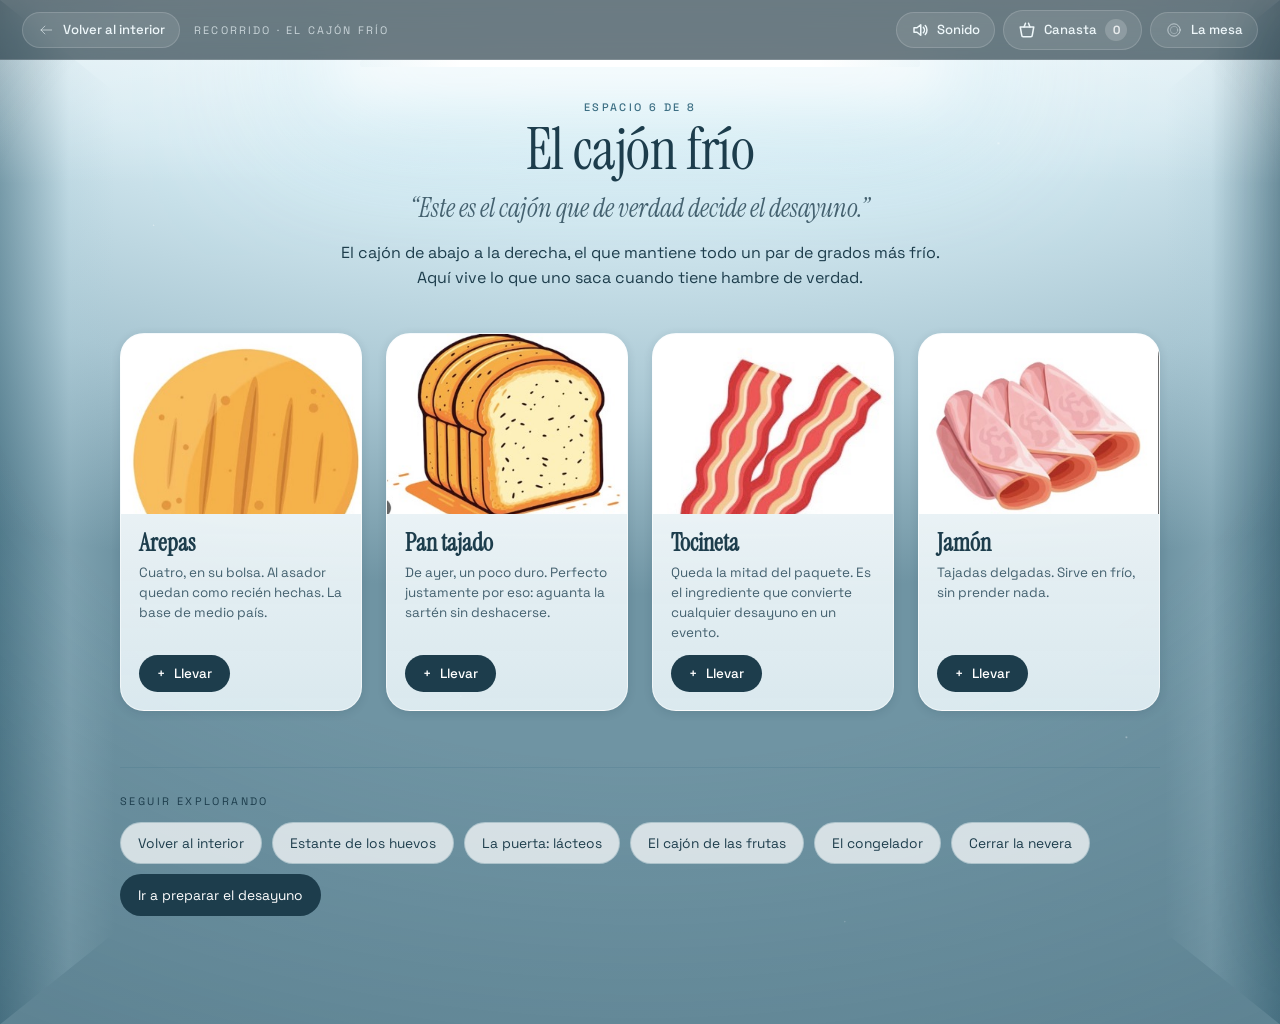
==== commit e8d4088f: "detalles finales, imagenes de los ingredientes, colores etc" ====
--- a/espacios/cajon.html
+++ b/espacios/cajon.html
@@ -18,9 +18,7 @@
 <div class="velo" aria-hidden="true"></div>
 <a class="saltar-al-contenido" href="#contenido">Saltar al contenido</a>
 
-<!-- =====================================================================
-     ESPACIO 6 — EL CAJÓN FRÍO
-     ===================================================================== -->
+
 <main class="escena" id="contenido">
 
   <span class="escena__luz" aria-hidden="true"></span>
@@ -37,7 +35,7 @@
 
   <noscript>
     <p class="aviso-sin-js">
-      Tienes JavaScript desactivado: puedes leer y recorrer todos los espacios,
+      Tienes JavaScript desactivado puedes leer y recorrer todos los espacios,
       pero no se podrán guardar los ingredientes en la canasta.
     </p>
   </noscript>
@@ -47,7 +45,7 @@
         <article class="tarjeta" data-ingrediente="arepas" data-tomado="no">
           <div class="tarjeta__medio">
             <img class="tarjeta__foto"
-                 src="../img/ingredientes/arepas.jpg"
+                 src="../img/ingredientes/arepa Chico.jpeg"
                  data-icono="arepas"
                  alt="Arepas"
                  loading="lazy" width="400" height="300">
@@ -64,7 +62,7 @@
         <article class="tarjeta" data-ingrediente="pan" data-tomado="no">
           <div class="tarjeta__medio">
             <img class="tarjeta__foto"
-                 src="../img/ingredientes/pan.jpg"
+                 src="../img/ingredientes/pan tajado Chico.jpeg"
                  data-icono="pan"
                  alt="Pan tajado"
                  loading="lazy" width="400" height="300">
@@ -81,7 +79,7 @@
         <article class="tarjeta" data-ingrediente="tocineta" data-tomado="no">
           <div class="tarjeta__medio">
             <img class="tarjeta__foto"
-                 src="../img/ingredientes/tocineta.jpg"
+                 src="../img/ingredientes/tocineta Chico.jpeg"
                  data-icono="tocineta"
                  alt="Tocineta"
                  loading="lazy" width="400" height="300">
@@ -98,7 +96,7 @@
         <article class="tarjeta" data-ingrediente="jamon" data-tomado="no">
           <div class="tarjeta__medio">
             <img class="tarjeta__foto"
-                 src="../img/ingredientes/jamon.jpg"
+                 src="../img/ingredientes/jamon  Chico.jpeg"
                  data-icono="jamon"
                  alt="Jamón"
                  loading="lazy" width="400" height="300">
--- a/css/style.css
+++ b/css/style.css
@@ -1,28 +1,6 @@
-/* =========================================================================
-   RECORRIDO VIRTUAL — "¿Qué hay en la nevera?"
-   Taller Multimedia 1 · Entrega 3
-   -------------------------------------------------------------------------
-   Hoja de estilos única. Organizada en bloques:
-     00. Variables y reset
-     01. Tipografía y utilidades
-     02. Transición entre páginas
-     03. HUD superior (barra fija)
-     04. Panel de inventario
-     05. Avisos flotantes (toasts)
-     06. Escena: cocina + nevera cerrada (index)
-     07. Escena: interior de la nevera
-     08. Hotspots
-     09. Tarjetas de ingrediente
-     10. Navegación inferior
-     11. Pantalla de la mesa (desayuno)
-     12. Responsive
-     13. Accesibilidad / movimiento reducido
-   ========================================================================= */
-
-/* ========================= 00. VARIABLES Y RESET ======================== */
 
 :root {
-  /* Acero cepillado — tomado de la foto de la nevera */
+
   --acero-00: #f1f3f4;
   --acero-10: #d6d9dd;
   --acero-20: #b3b8be;
@@ -31,12 +9,12 @@
   --acero-50: #474c53;
   --acero-60: #2b2f35;
 
-  /* Rojo del mueble superior de la cocina */
+
   --rojo: #ad262b;
   --rojo-vivo: #d8403c;
   --rojo-oscuro: #7d1a1f;
 
-  /* Luz fría del interior de la nevera */
+  
   --frio-00: #ffffff;
   --frio-10: #eaf5f9;
   --frio-20: #cfe6ef;
@@ -45,7 +23,7 @@
   --frio-50: #3d6f84;
   --frio-60: #1d3d4c;
 
-  /* Cocina */
+ 
   --pared: #ece7e2;
   --pared-sombra: #d6cfc8;
   --piso: #e4e2de;
@@ -113,7 +91,6 @@
   border-radius: 4px;
 }
 
-/* ===================== 01. TIPOGRAFÍA Y UTILIDADES ===================== */
 
 .titulo {
   font-family: var(--display);
@@ -170,7 +147,6 @@
 }
 .saltar-al-contenido:focus { top: 12px; }
 
-/* ===================== 02. TRANSICIÓN ENTRE PÁGINAS ==================== */
 
 .velo {
   position: fixed;
@@ -184,7 +160,6 @@
 body.cargado .velo { opacity: 0; }
 body.saliendo .velo { opacity: 1; pointer-events: all; transition: opacity 320ms ease; }
 
-/* Entrada escalonada de los bloques de contenido */
 .aparece {
   opacity: 0;
   transform: translateY(16px);
@@ -196,7 +171,6 @@
 body.cargado .aparece[data-retraso="3"] { transition-delay: 360ms; }
 body.cargado .aparece[data-retraso="4"] { transition-delay: 480ms; }
 
-/* ====================== 03. HUD SUPERIOR (BARRA FIJA) ================== */
 
 .hud {
   position: fixed;
@@ -281,7 +255,6 @@
 body.sin-sonido .hud__sonido .tachado { opacity: 1; }
 .hud__sonido .tachado { opacity: 0; transition: opacity var(--t-rapida); }
 
-/* ======================= 04. PANEL DE INVENTARIO ======================= */
 
 .inventario {
   position: fixed;
@@ -351,7 +324,6 @@
   line-height: 1.5;
 }
 
-/* ===================== 05. AVISOS FLOTANTES (TOASTS) =================== */
 
 .avisos {
   position: fixed;
@@ -389,7 +361,6 @@
   to { opacity: 0; transform: translateY(10px) scale(.97); }
 }
 
-/* ============= 06. ESCENA: COCINA + NEVERA CERRADA (index) ============= */
 
 .cocina {
   position: relative;
@@ -405,7 +376,7 @@
   gap: clamp(10px, 3vw, 50px);
 }
 
-/* Mueble rojo superior (está en la foto, justo encima de la nevera) */
+
 .mueble-rojo {
   width: 112%;
   margin-left: 4%;
@@ -424,7 +395,6 @@
   background: linear-gradient(100deg, rgba(255,255,255,.3) 0%, rgba(255,255,255,0) 28%, rgba(255,255,255,.14) 54%, rgba(255,255,255,0) 70%);
 }
 
-/* Piso de baldosa claro */
 .cocina__piso {
   position: absolute;
   left: 0; right: 0; bottom: 0;
@@ -436,7 +406,7 @@
     linear-gradient(180deg, #ded9d3 0%, var(--piso) 100%);
 }
 
-/* --- Texto introductorio --- */
+
 .intro {
   position: relative;
   z-index: 3;
@@ -478,7 +448,7 @@
 }
 .pista a { color: var(--rojo); text-underline-offset: 3px; }
 
-/* --- La nevera dibujada con CSS (réplica de la foto) --- */
+
 .nevera-marco {
   position: relative;
   z-index: 2;
@@ -492,8 +462,7 @@
   display: flex;
   flex-direction: column;
   align-items: center;
-  /* El ancho sale del alto disponible, para que la nevera nunca se corte.
-     0.543 es la proporción exacta de la foto recortada (310 / 571). */
+  
   width: min(420px, 82%, calc((100dvh - 300px) * 0.543));
   transform-style: preserve-3d;
 }
@@ -502,12 +471,12 @@
   position: relative;
   width: 100%;
   margin-top: clamp(6px, 1vh, 14px);
-  aspect-ratio: 310 / 571;   /* proporción exacta del recorte de img/nevera-cerrada.jpg */
+  aspect-ratio: 310 / 571;  
   transform-style: preserve-3d;
   filter: drop-shadow(0 34px 44px rgba(40, 30, 25, .34));
 }
 
-/* Hueco oscuro que se ve cuando las puertas se abren */
+
 .nevera__hueco {
   position: absolute;
   inset: 0;
@@ -520,7 +489,7 @@
 }
 body.abriendo .nevera__hueco { opacity: 1; }
 
-/* Cuerpo / puertas en acero cepillado */
+
 .acero {
   background-image:
     repeating-linear-gradient(90deg, rgba(255,255,255,.085) 0 1px, rgba(0,0,0,.038) 1px 3px),
@@ -549,12 +518,12 @@
   backface-visibility: hidden;
   box-shadow: inset 0 2px 0 rgba(255,255,255,.5), inset 0 -2px 0 rgba(0,0,0,.2);
 }
-.nevera__puerta--izq {          /* congelador: la puerta angosta */
+.nevera__puerta--izq {          
   left: 0;
   width: 40.3%;
   transform-origin: left center;
 }
-.nevera__puerta--der {          /* refrigerador: la puerta ancha */
+.nevera__puerta--der {          
   right: 0;
   width: 59.7%;
   transform-origin: right center;
@@ -564,7 +533,7 @@
 body.abriendo-derecha .nevera__puerta--der { transform: rotateY(74deg); }
 body.abriendo-izquierda .nevera__puerta--izq { transform: rotateY(-78deg); }
 
-/* Manijas verticales largas, pegadas al centro */
+
 .manija {
   position: absolute;
   top: 10%;
@@ -589,10 +558,9 @@
 .manija--izq { right: 6%; }
 .manija--der { left: 3%; }
 
-/* Dispensador de agua y hielo (puerta izquierda, como en la foto) */
 .dispensador {
   position: absolute;
-  top: 30.3%;            /* medido sobre la foto real */
+  top: 30.3%;            
   left: 20.8%;
   width: 53.6%;
   height: 20.7%;
@@ -636,7 +604,6 @@
   background: linear-gradient(180deg, #8f959c, #555b62);
 }
 
-/* Logo neutro (NO es una marca real, es una placa genérica) */
 .nevera__placa {
   position: absolute;
   top: 3.5%;
@@ -648,7 +615,7 @@
   opacity: .5;
 }
 
-/* Patas */
+
 .nevera__patas {
   position: absolute;
   left: 4%; right: 4%;
@@ -664,7 +631,7 @@
   border-radius: 0 0 4px 4px;
 }
 
-/* La foto real del usuario se superpone encima si existe */
+
 .nevera__foto {
   position: absolute;
   inset: 0;
@@ -677,7 +644,7 @@
 .nevera__foto[hidden] { display: none; }
 body.abriendo .nevera__foto { opacity: 0; }
 
-/* ================ 07. ESCENA: INTERIOR DE LA NEVERA ==================== */
+
 
 .escena {
   position: relative;
@@ -687,7 +654,6 @@
   isolation: isolate;
 }
 
-/* Fondo: luz fría cayendo desde arriba, como una nevera abierta */
 .escena::before {
   content: "";
   position: absolute;
@@ -696,7 +662,7 @@
   background:
     radial-gradient(120% 70% at 50% -12%, #ffffff 0%, #f0fafd 20%, #d2e8f0 48%, #a8c6d2 74%, #6f94a3 100%);
 }
-/* Vignette + "frío" en los bordes */
+
 .escena::after {
   content: "";
   position: absolute;
@@ -708,7 +674,6 @@
     linear-gradient(180deg, rgba(255,255,255,.5) 0%, rgba(255,255,255,0) 18%);
 }
 
-/* Paredes laterales del cuerpo de la nevera, en perspectiva */
 .escena__pared {
   position: absolute;
   top: 0; bottom: 0;
@@ -727,7 +692,6 @@
   clip-path: polygon(100% 0, 0 9%, 0 91%, 100% 100%);
 }
 
-/* Luz LED superior */
 .escena__luz {
   position: absolute;
   top: var(--hud-alto); left: 50%;
@@ -747,7 +711,6 @@
   96.5%{ opacity: .7; }
 }
 
-/* Condensación / escarcha sutil */
 .escena__escarcha {
   position: absolute;
   inset: 0;
@@ -764,7 +727,6 @@
     radial-gradient(2px 2px at 66% 90%, rgba(255,255,255,.55), transparent 60%);
 }
 
-/* Encabezado del espacio */
 .encabezado {
   max-width: 62ch;
   margin: 0 auto clamp(20px, 4vw, 42px);
@@ -773,7 +735,7 @@
 .encabezado .etiqueta { color: var(--frio-50); }
 .encabezado__titulo { margin: 8px 0 14px; color: var(--frio-60); }
 
-/* --- El "mueble" de estantes del interior general --- */
+
 .nevera-interior {
   position: relative;
   width: min(940px, 100%, calc((100dvh - 330px) * 1.47));
@@ -790,7 +752,6 @@
   height: auto;
 }
 
-/* Estantes de vidrio */
 .estante {
   position: absolute;
   left: 7%;
@@ -804,7 +765,7 @@
 .estante--2 { top: 48%; }
 .estante--3 { top: 68%; }
 
-/* Compartimentos de la puerta (columna derecha) */
+
 .puerta-estantes {
   position: absolute;
   top: 6%;
@@ -854,7 +815,6 @@
   box-shadow: 0 1px 3px rgba(22,62,80,.3);
 }
 
-/* ============================ 08. HOTSPOTS ============================= */
 
 .hotspot {
   position: absolute;
@@ -867,7 +827,7 @@
 .hotspot:hover,
 .hotspot:focus-visible { transform: scale(1.04); z-index: 9; }
 
-/* Zona clicable con borde que aparece al pasar el mouse */
+
 .hotspot__area {
   position: absolute;
   inset: 0;
@@ -883,7 +843,7 @@
   box-shadow: 0 0 0 4px rgba(173, 38, 43, .18), 0 14px 34px rgba(20, 60, 78, .2);
 }
 
-/* Punto pulsante */
+
 .hotspot__punto {
   position: absolute;
   top: 50%; left: 50%;
@@ -912,7 +872,7 @@
 .hotspot:nth-of-type(4) .hotspot__punto::after { animation-delay: 1.05s; }
 .hotspot:nth-of-type(5) .hotspot__punto::after { animation-delay: 1.4s; }
 
-/* Etiqueta del hotspot */
+
 .hotspot__nombre {
   position: absolute;
   left: 50%;
@@ -933,14 +893,14 @@
 .hotspot:hover .hotspot__nombre,
 .hotspot:focus-visible .hotspot__nombre { opacity: 1; transform: translate(-50%, 0); }
 
-/* Marca de "ya pasé por aquí" */
+
 .hotspot[data-visitado="si"] .hotspot__punto {
   background: var(--rojo);
   border-color: #fff;
 }
 .hotspot[data-visitado="si"] .hotspot__punto::after { animation: none; opacity: 0; }
 
-/* Posiciones de los hotspots sobre el interior */
+
 .hs--huevos     { left: 18.0%; top: 21.0%; width: 35.0%; height: 17.0%; }
 .hs--sobras     { left: 21.0%; top: 43.5%; width: 45.0%; height: 15.5%; }
 .hs--frutas     { left: 14.6%; top: 69.7%; width: 30.0%; height: 25.9%; }
@@ -948,7 +908,7 @@
 .hs--lacteos    { left: 81.4%; top: 10.0%; width: 17.2%; height: 74.0%; }
 .hs--congelador { left: 0;     top: 22.0%; width: 10.8%; height: 56.0%; }
 
-/* Hotspots sobre la nevera cerrada del index */
+
 .nevera .hotspot { border-radius: 8px; }
 .hs--puerta-der { right: 0; top: 0;   width: 59.7%; height: 100%; z-index: 6; }
 .hs--puerta-izq { left: 0;  top: 53%; width: 40.3%; height: 47%;  z-index: 6; }
@@ -958,7 +918,7 @@
   border-color: rgba(255,255,255,.8);
 }
 
-/* ===================== 09. TARJETAS DE INGREDIENTE ===================== */
+
 
 .rejilla {
   display: grid;
@@ -992,7 +952,7 @@
 }
 .tarjeta__foto { width: 100%; height: 100%; object-fit: cover; }
 
-/* Placeholder visible cuando la foto todavía no existe */
+
 .marcador {
   position: absolute;
   inset: 8px;
@@ -1066,7 +1026,7 @@
 .tarjeta__tomar:hover { transform: translateY(-1px); background: var(--rojo); }
 .tarjeta__tomar .mas { transition: transform var(--t-rapida); display: inline-block; }
 
-/* Estado: ingrediente ya tomado */
+
 .tarjeta[data-tomado="si"] {
   border-color: var(--rojo);
   box-shadow: 0 0 0 2px rgba(173,38,43,.25), var(--sombra-media);
@@ -1087,7 +1047,6 @@
   box-shadow: var(--sombra-baja);
 }
 
-/* ======================= 10. NAVEGACIÓN INFERIOR ======================= */
 
 .caminos {
   width: min(1040px, 100%);
@@ -1137,7 +1096,6 @@
 .enlace-camino--fuerte:hover { background: var(--rojo); color: #fff; }
 .enlace-camino[aria-current="page"] { opacity: .45; pointer-events: none; }
 
-/* ================= 11. PANTALLA DE LA MESA (DESAYUNO) ================== */
 
 .mesa {
   position: relative;
@@ -1252,7 +1210,6 @@
 .mesa .enlace-camino { background: rgba(255,255,255,.8); border-color: rgba(140,110,80,.3); color: #4a3f33; }
 .mesa .enlace-camino--fuerte { background: var(--rojo); color: #fff; border-color: transparent; }
 
-/* ============================ 12. RESPONSIVE =========================== */
 
 @media (max-width: 920px) {
   .cocina {
@@ -1279,7 +1236,6 @@
   .avisos { bottom: 14px; }
 }
 
-/* ============== 13. ACCESIBILIDAD / MOVIMIENTO REDUCIDO ================ */
 
 @media (prefers-reduced-motion: reduce) {
   *,
@@ -1294,7 +1250,6 @@
   .aparece { opacity: 1; transform: none; }
 }
 
-/* Si el usuario no tiene JavaScript, igual debe poder recorrer todo */
 .aviso-sin-js {
   margin: 0 auto clamp(18px, 3vw, 30px);
   width: min(880px, 100%);
